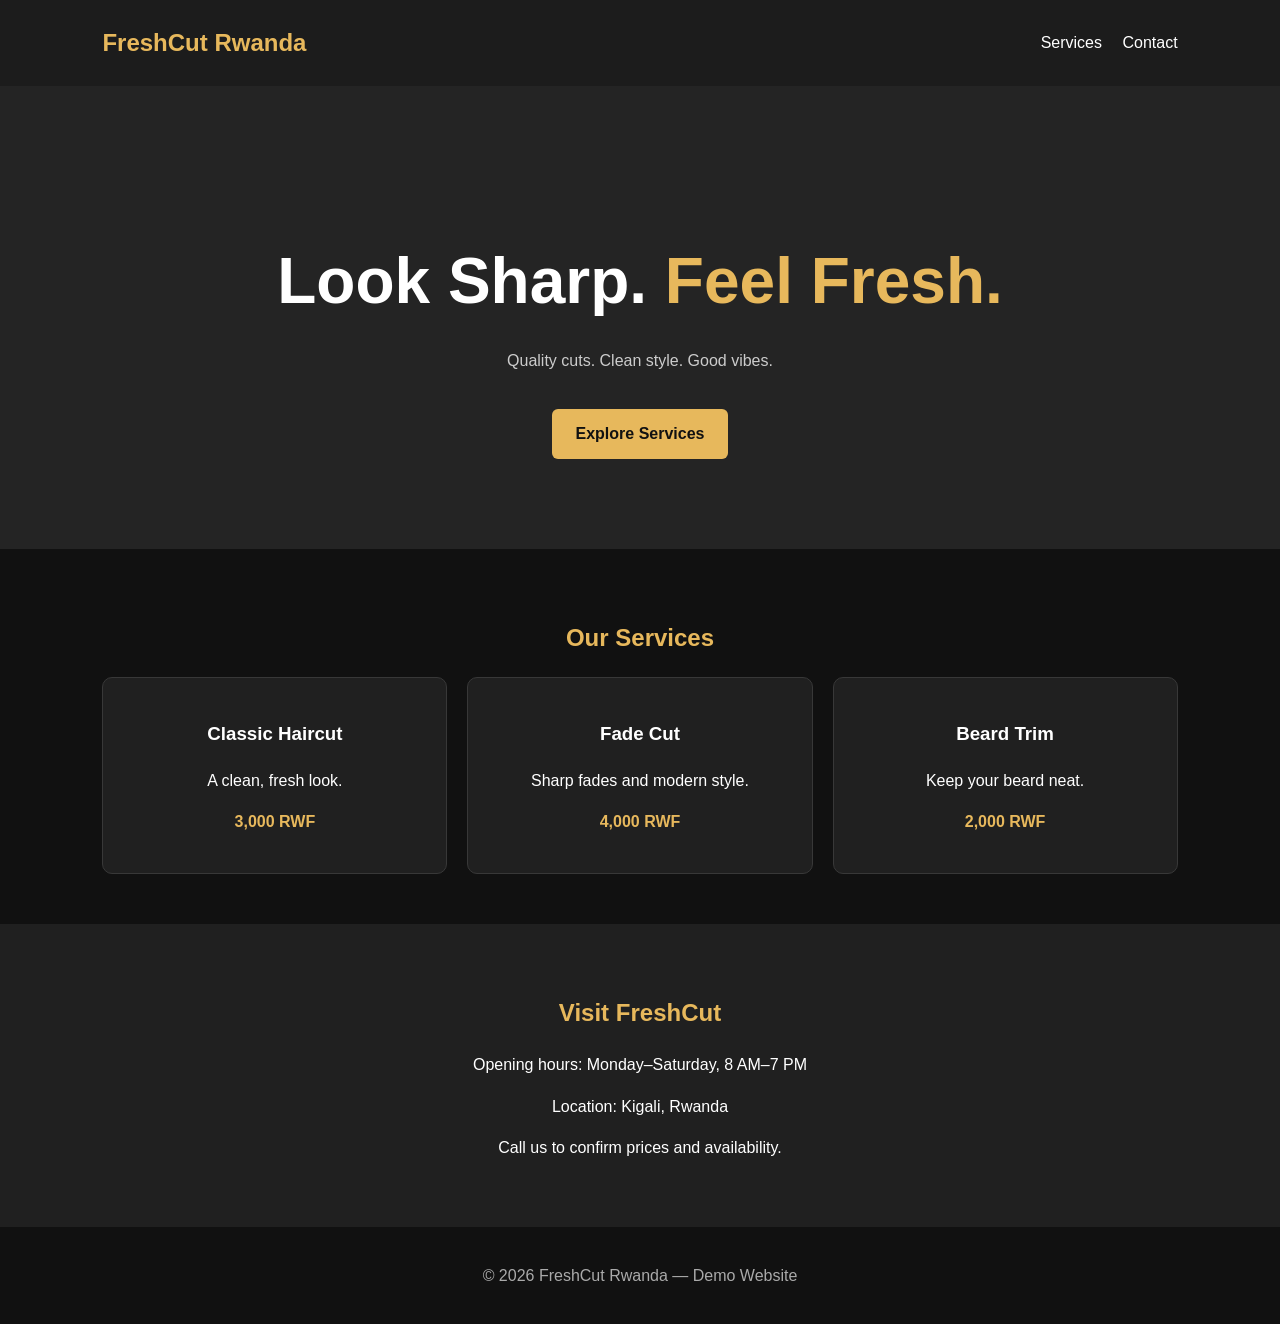
==== index.html @ 3a03c0d1 "Build FreshCut Rwanda demo website" ====
<!DOCTYPE html>
<html lang="en">
<head>
  <meta charset="UTF-8">
  <meta name="viewport" content="width=device-width, initial-scale=1.0">
  <title>FreshCut Rwanda | Barbershop</title>
  <style>
    * {
      box-sizing: border-box;
    }

    body {
      margin: 0;
      font-family: Arial, sans-serif;
      background: #111;
      color: #fff;
      line-height: 1.6;
    }

    header {
      padding: 24px 8%;
      background: #1c1c1c;
      display: flex;
      justify-content: space-between;
      align-items: center;
      flex-wrap: wrap;
    }

    header h2 {
      color: #e7b85c;
      margin: 0;
    }

    nav a {
      color: white;
      text-decoration: none;
      margin-left: 16px;
    }

    .hero {
      text-align: center;
      padding: 90px 20px;
      background: #242424;
    }

    .hero h1 {
      font-size: clamp(2.2rem, 6vw, 4rem);
      margin-bottom: 10px;
    }

    .hero span {
      color: #e7b85c;
    }

    .hero p {
      color: #ccc;
    }

    .button {
      display: inline-block;
      margin-top: 20px;
      padding: 12px 24px;
      background: #e7b85c;
      color: #111;
      text-decoration: none;
      border-radius: 6px;
      font-weight: bold;
    }

    section {
      padding: 50px 8%;
    }

    section h2 {
      text-align: center;
      color: #e7b85c;
    }

    .services {
      display: grid;
      grid-template-columns: repeat(auto-fit, minmax(190px, 1fr));
      gap: 20px;
    }

    .service {
      background: #202020;
      border: 1px solid #383838;
      border-radius: 10px;
      padding: 22px;
      text-align: center;
    }

    .price {
      color: #e7b85c;
      font-weight: bold;
    }

    #contact {
      text-align: center;
      background: #202020;
    }

    footer {
      text-align: center;
      padding: 20px;
      color: #aaa;
    }
  </style>
</head>
<body>
  <header>
    <h2>FreshCut Rwanda</h2>
    <nav>
      <a href="#services">Services</a>
      <a href="#contact">Contact</a>
    </nav>
  </header>

  <main>
    <section class="hero">
      <h1>Look Sharp. <span>Feel Fresh.</span></h1>
      <p>Quality cuts. Clean style. Good vibes.</p>
      <a class="button" href="#services">Explore Services</a>
    </section>

    <section id="services">
      <h2>Our Services</h2>
      <div class="services">
        <article class="service">
          <h3>Classic Haircut</h3>
          <p>A clean, fresh look.</p>
          <p class="price">3,000 RWF</p>
        </article>

        <article class="service">
          <h3>Fade Cut</h3>
          <p>Sharp fades and modern style.</p>
          <p class="price">4,000 RWF</p>
        </article>

        <article class="service">
          <h3>Beard Trim</h3>
          <p>Keep your beard neat.</p>
          <p class="price">2,000 RWF</p>
        </article>
      </div>
    </section>

    <section id="contact">
      <h2>Visit FreshCut</h2>
      <p>Opening hours: Monday–Saturday, 8 AM–7 PM</p>
      <p>Location: Kigali, Rwanda</p>
      <p>Call us to confirm prices and availability.</p>
    </section>
  </main>

  <footer>
    <p>© 2026 FreshCut Rwanda — Demo Website</p>
  </footer>
</body>
</html>
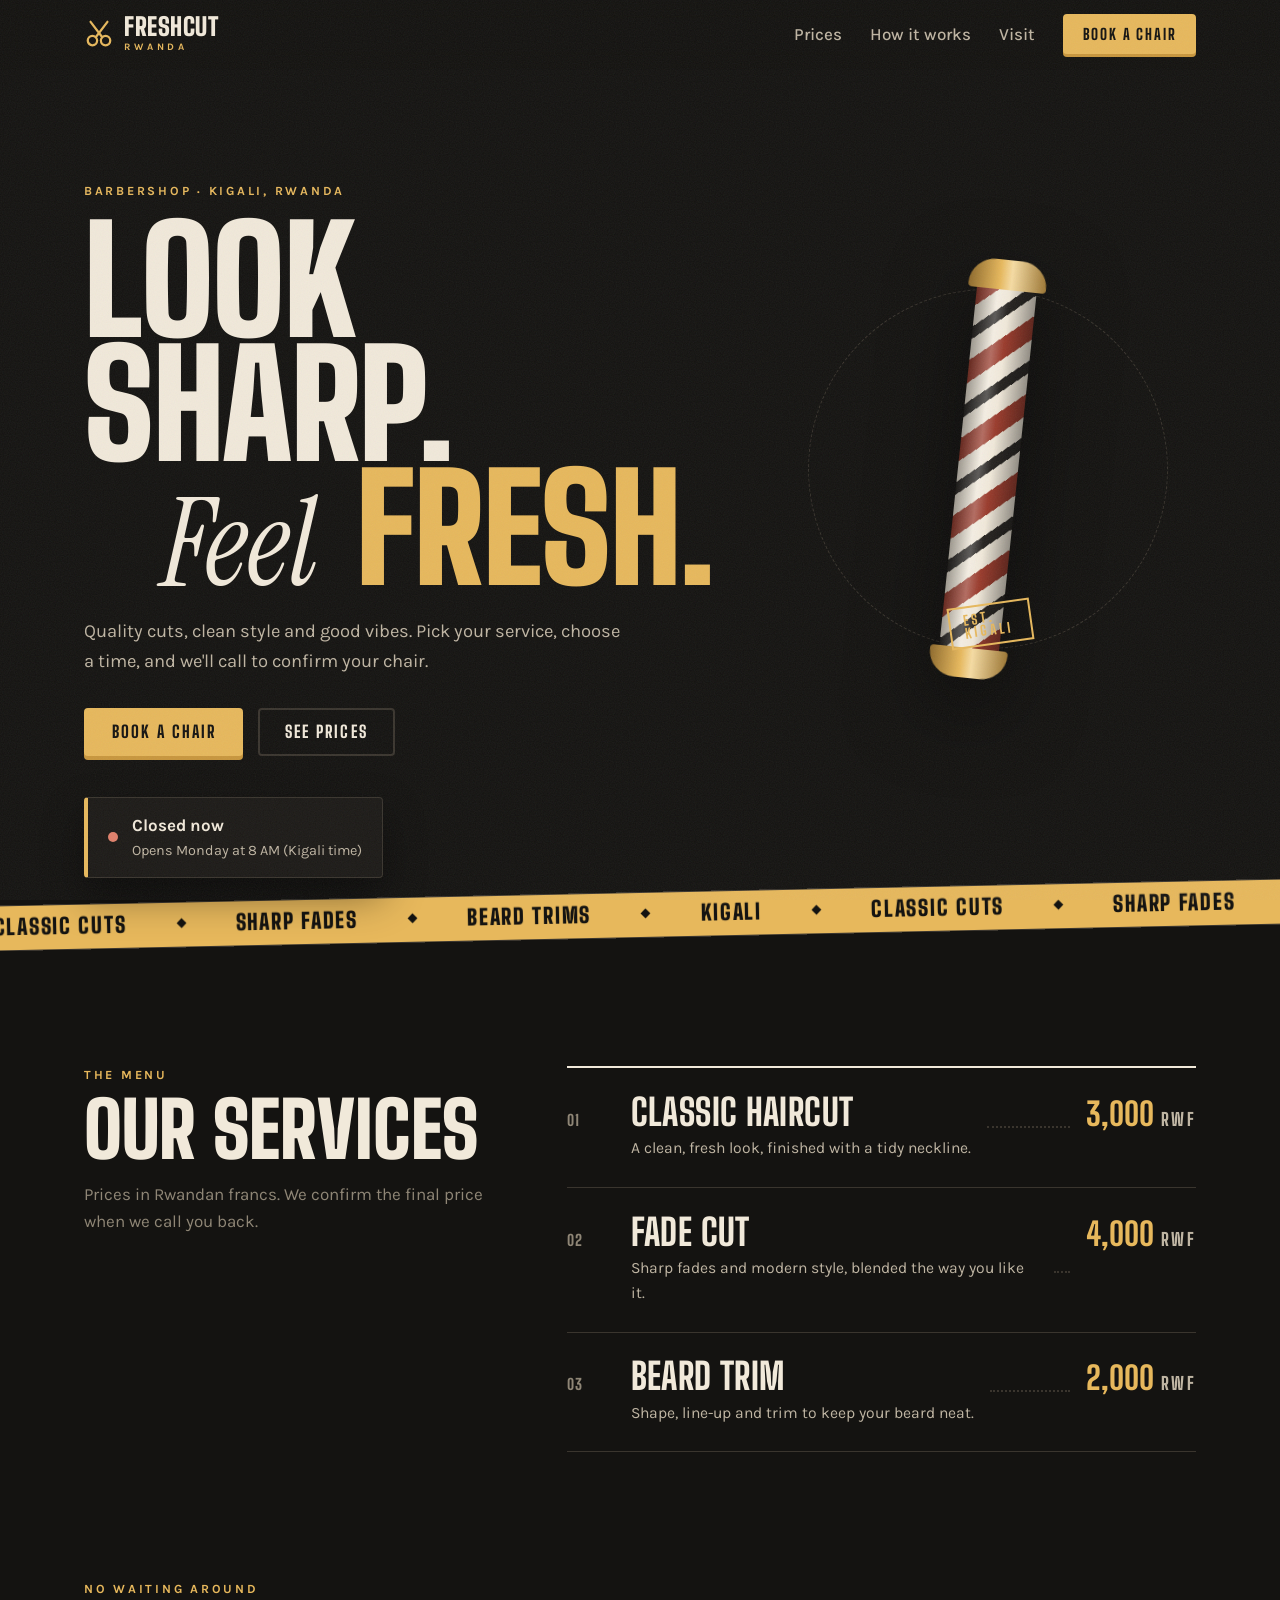
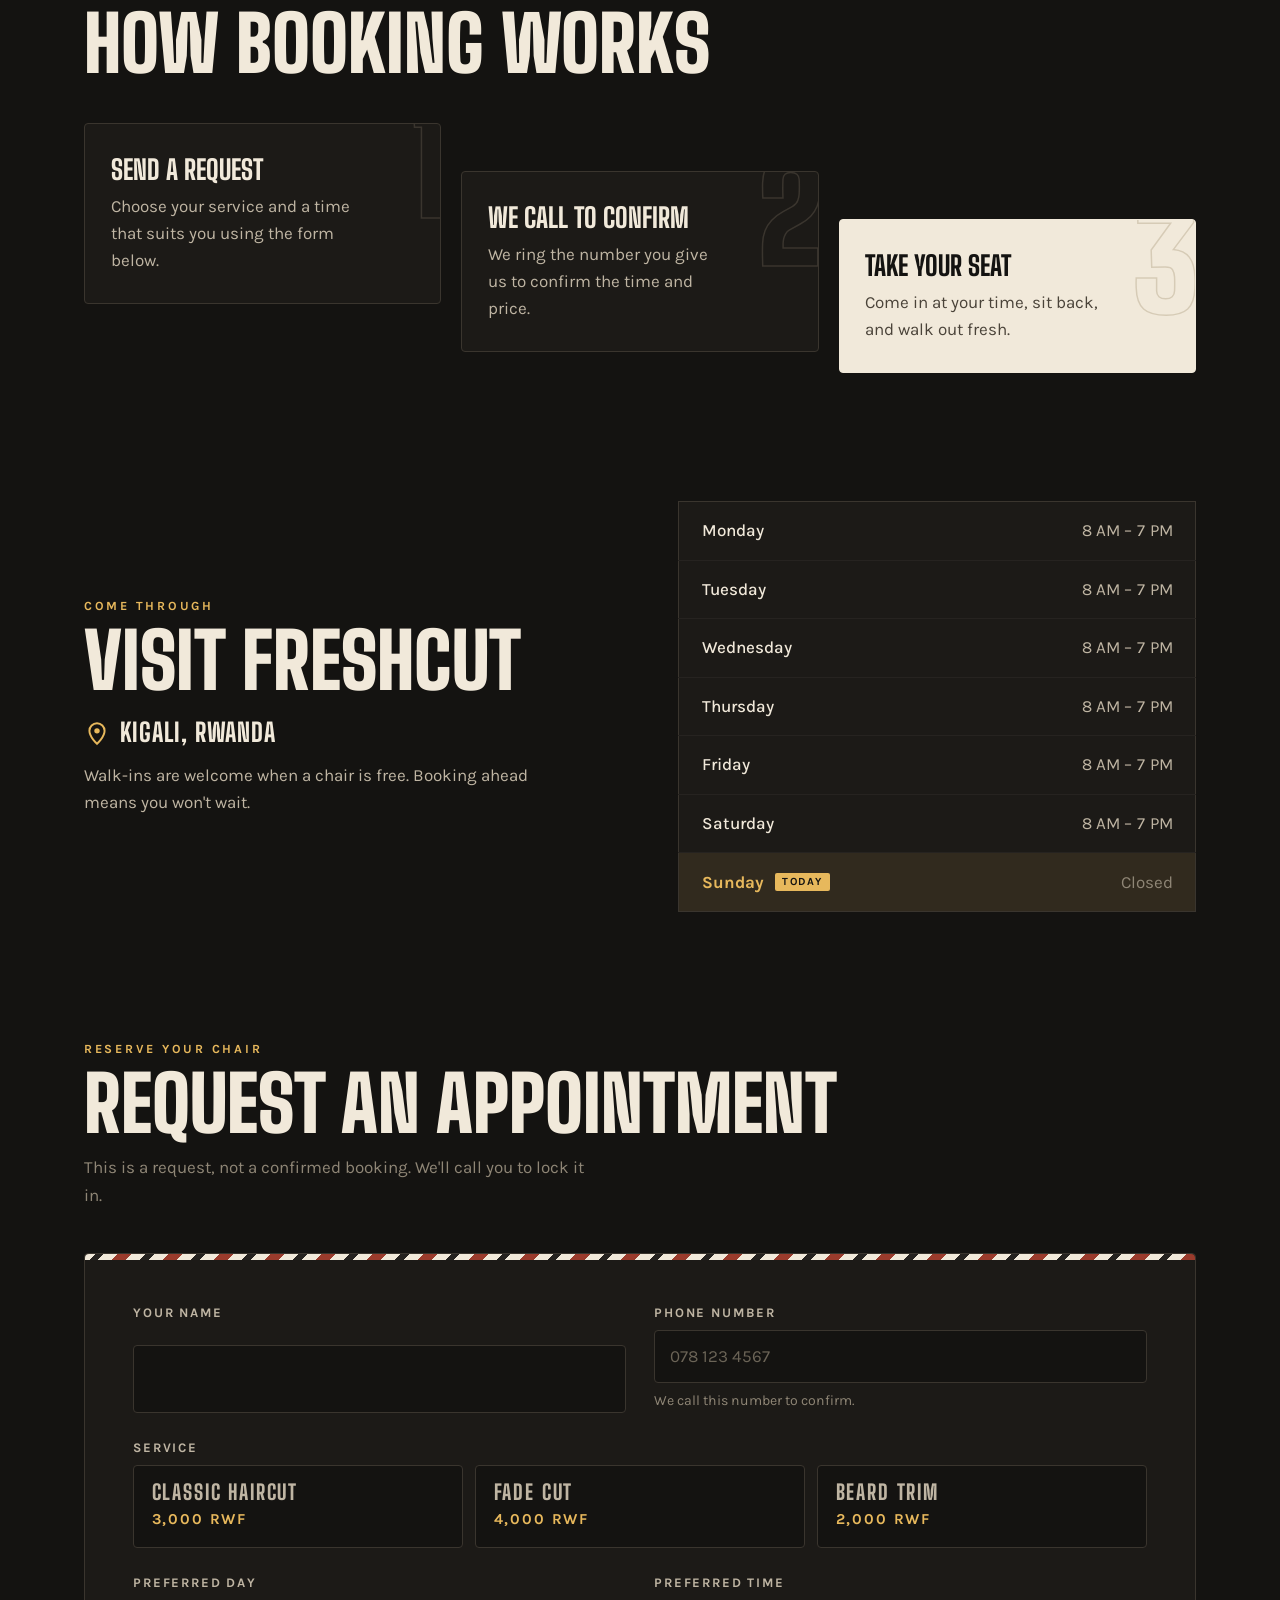
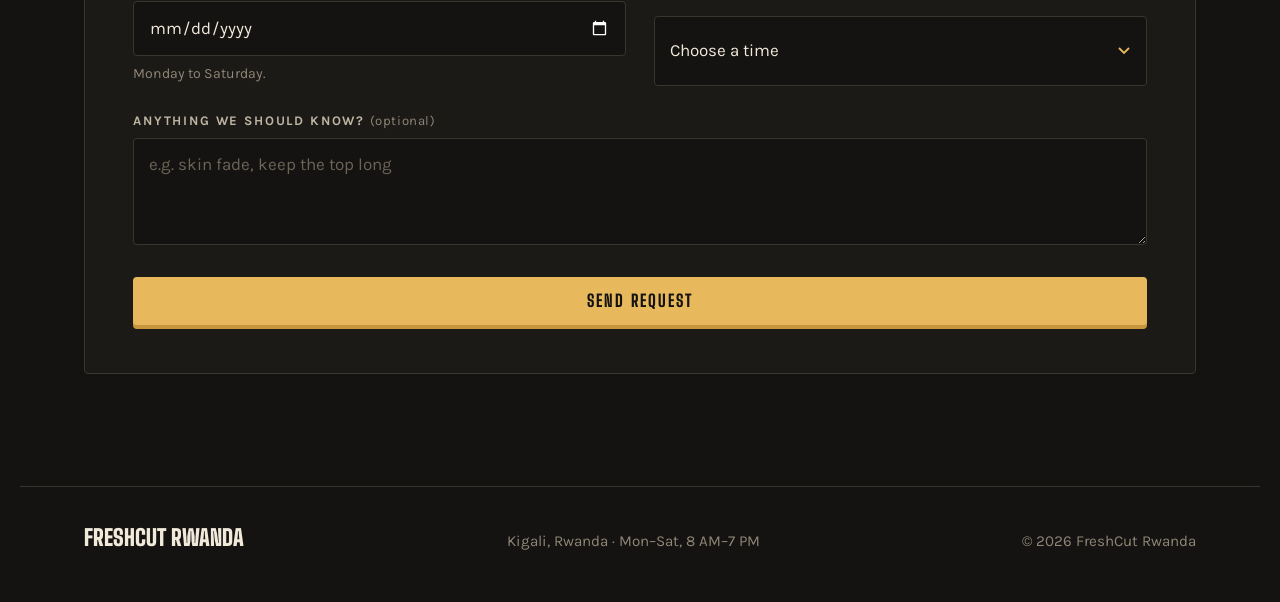
==== commit 11028399: "Turn FreshCut Rwanda demo into a full site with online booking requests (6b06a48b6dbe2947e0c89461) C" ====
--- a/index.html
+++ b/index.html
@@ -1,162 +1,307 @@
-
 <!DOCTYPE html>
 <html lang="en">
 <head>
   <meta charset="UTF-8">
   <meta name="viewport" content="width=device-width, initial-scale=1.0">
-  <title>FreshCut Rwanda | Barbershop</title>
-  <style>
-    * {
-      box-sizing: border-box;
-    }
-
-    body {
-      margin: 0;
-      font-family: Arial, sans-serif;
-      background: #111;
-      color: #fff;
-      line-height: 1.6;
-    }
-
-    header {
-      padding: 24px 8%;
-      background: #1c1c1c;
-      display: flex;
-      justify-content: space-between;
-      align-items: center;
-      flex-wrap: wrap;
-    }
-
-    header h2 {
-      color: #e7b85c;
-      margin: 0;
-    }
-
-    nav a {
-      color: white;
-      text-decoration: none;
-      margin-left: 16px;
-    }
-
-    .hero {
-      text-align: center;
-      padding: 90px 20px;
-      background: #242424;
-    }
-
-    .hero h1 {
-      font-size: clamp(2.2rem, 6vw, 4rem);
-      margin-bottom: 10px;
-    }
-
-    .hero span {
-      color: #e7b85c;
-    }
-
-    .hero p {
-      color: #ccc;
-    }
-
-    .button {
-      display: inline-block;
-      margin-top: 20px;
-      padding: 12px 24px;
-      background: #e7b85c;
-      color: #111;
-      text-decoration: none;
-      border-radius: 6px;
-      font-weight: bold;
-    }
-
-    section {
-      padding: 50px 8%;
-    }
-
-    section h2 {
-      text-align: center;
-      color: #e7b85c;
-    }
-
-    .services {
-      display: grid;
-      grid-template-columns: repeat(auto-fit, minmax(190px, 1fr));
-      gap: 20px;
-    }
-
-    .service {
-      background: #202020;
-      border: 1px solid #383838;
-      border-radius: 10px;
-      padding: 22px;
-      text-align: center;
-    }
-
-    .price {
-      color: #e7b85c;
-      font-weight: bold;
-    }
-
-    #contact {
-      text-align: center;
-      background: #202020;
-    }
-
-    footer {
-      text-align: center;
-      padding: 20px;
-      color: #aaa;
-    }
-  </style>
+  <title>FreshCut Rwanda | Barbershop in Kigali</title>
+  <meta name="description" content="FreshCut Rwanda is a barbershop in Kigali for classic haircuts, sharp fades and beard trims. Open Monday to Saturday, 8 AM to 7 PM. Request an appointment online.">
+  <meta name="theme-color" content="#141311">
+  <link rel="canonical" href="https://freshcut-rwanda.netlify.app/">
+  <link rel="icon" href="/favicon.svg" type="image/svg+xml">
+
+  <meta property="og:type" content="website">
+  <meta property="og:site_name" content="FreshCut Rwanda">
+  <meta property="og:title" content="FreshCut Rwanda | Barbershop in Kigali">
+  <meta property="og:description" content="Classic cuts, sharp fades and neat beards in Kigali. Request your chair online.">
+  <meta property="og:url" content="https://freshcut-rwanda.netlify.app/">
+  <meta property="og:locale" content="en_RW">
+  <meta name="twitter:card" content="summary">
+
+  <link rel="preconnect" href="https://fonts.googleapis.com">
+  <link rel="preconnect" href="https://fonts.gstatic.com" crossorigin>
+  <link rel="stylesheet" href="https://fonts.googleapis.com/css2?family=Big+Shoulders+Display:wght@600;800;900&family=Instrument+Serif:ital@0;1&family=Karla:wght@400;500;700&display=swap">
+  <link rel="stylesheet" href="/styles.css">
+  <script src="/main.js" defer></script>
+
+  <script type="application/ld+json">
+  {
+    "@context": "https://schema.org",
+    "@type": "BarberShop",
+    "name": "FreshCut Rwanda",
+    "url": "https://freshcut-rwanda.netlify.app/",
+    "address": {
+      "@type": "PostalAddress",
+      "addressLocality": "Kigali",
+      "addressCountry": "RW"
+    },
+    "priceRange": "2,000–4,000 RWF",
+    "currenciesAccepted": "RWF",
+    "openingHoursSpecification": [{
+      "@type": "OpeningHoursSpecification",
+      "dayOfWeek": ["Monday", "Tuesday", "Wednesday", "Thursday", "Friday", "Saturday"],
+      "opens": "08:00",
+      "closes": "19:00"
+    }],
+    "makesOffer": [
+      { "@type": "Offer", "name": "Classic Haircut", "price": "3000", "priceCurrency": "RWF" },
+      { "@type": "Offer", "name": "Fade Cut", "price": "4000", "priceCurrency": "RWF" },
+      { "@type": "Offer", "name": "Beard Trim", "price": "2000", "priceCurrency": "RWF" }
+    ]
+  }
+  </script>
 </head>
 <body>
-  <header>
-    <h2>FreshCut Rwanda</h2>
-    <nav>
-      <a href="#services">Services</a>
-      <a href="#contact">Contact</a>
-    </nav>
+  <a class="skip-link" href="#main">Skip to content</a>
+
+  <header class="site-header" data-header>
+    <div class="site-header__inner">
+      <a class="brand" href="/" aria-label="FreshCut Rwanda, home">
+        <svg class="brand__mark" viewBox="0 0 32 32" aria-hidden="true">
+          <circle cx="9" cy="23" r="5" fill="none" stroke="currentColor" stroke-width="2.4"/>
+          <circle cx="23" cy="23" r="5" fill="none" stroke="currentColor" stroke-width="2.4"/>
+          <path d="M12.5 19.5 25 3M19.5 19.5 7 3" stroke="currentColor" stroke-width="2.4" stroke-linecap="round"/>
+        </svg>
+        <span class="brand__name">FreshCut<span class="brand__sub">Rwanda</span></span>
+      </a>
+
+      <button class="nav-toggle" type="button" aria-expanded="false" aria-controls="site-nav" data-nav-toggle>
+        <span class="nav-toggle__bars" aria-hidden="true"></span>
+        <span class="visually-hidden">Menu</span>
+      </button>
+
+      <nav class="site-nav" id="site-nav" aria-label="Main" data-nav>
+        <a href="#prices">Prices</a>
+        <a href="#how">How it works</a>
+        <a href="#visit">Visit</a>
+        <a class="btn btn--small" href="#book">Book a chair</a>
+      </nav>
+    </div>
   </header>
 
-  <main>
-    <section class="hero">
-      <h1>Look Sharp. <span>Feel Fresh.</span></h1>
-      <p>Quality cuts. Clean style. Good vibes.</p>
-      <a class="button" href="#services">Explore Services</a>
-    </section>
-
-    <section id="services">
-      <h2>Our Services</h2>
-      <div class="services">
-        <article class="service">
-          <h3>Classic Haircut</h3>
-          <p>A clean, fresh look.</p>
-          <p class="price">3,000 RWF</p>
-        </article>
-
-        <article class="service">
-          <h3>Fade Cut</h3>
-          <p>Sharp fades and modern style.</p>
-          <p class="price">4,000 RWF</p>
-        </article>
-
-        <article class="service">
-          <h3>Beard Trim</h3>
-          <p>Keep your beard neat.</p>
-          <p class="price">2,000 RWF</p>
-        </article>
-      </div>
-    </section>
-
-    <section id="contact">
-      <h2>Visit FreshCut</h2>
-      <p>Opening hours: Monday–Saturday, 8 AM–7 PM</p>
-      <p>Location: Kigali, Rwanda</p>
-      <p>Call us to confirm prices and availability.</p>
+  <main id="main">
+    <section class="hero" aria-labelledby="hero-title">
+      <div class="hero__copy">
+        <p class="eyebrow reveal">Barbershop &middot; Kigali, Rwanda</p>
+        <h1 class="hero__title reveal" id="hero-title">
+          <span class="hero__line">Look sharp.</span>
+          <span class="hero__line hero__line--accent"><em>Feel</em> fresh.</span>
+        </h1>
+        <p class="hero__lede reveal">Quality cuts, clean style and good vibes. Pick your service, choose a time, and we'll call to confirm your chair.</p>
+        <div class="hero__actions reveal">
+          <a class="btn" href="#book">Book a chair</a>
+          <a class="btn btn--ghost" href="#prices">See prices</a>
+        </div>
+      </div>
+
+      <div class="hero__art" aria-hidden="true">
+        <div class="pole">
+          <span class="pole__cap pole__cap--top"></span>
+          <span class="pole__glass"><span class="pole__stripes"></span></span>
+          <span class="pole__cap pole__cap--bottom"></span>
+        </div>
+        <p class="hero__stamp">Est. Kigali</p>
+      </div>
+
+      <aside class="status-card reveal" aria-live="polite">
+        <span class="status-card__dot" data-status-dot></span>
+        <div>
+          <p class="status-card__label" data-status-label>Mon–Sat &middot; 8 AM–7 PM</p>
+          <p class="status-card__detail" data-status-detail>Closed Sundays</p>
+        </div>
+      </aside>
+    </section>
+
+    <div class="ticker" aria-hidden="true">
+      <div class="ticker__track">
+        <span>Classic cuts</span><span>Sharp fades</span><span>Beard trims</span><span>Kigali</span>
+        <span>Classic cuts</span><span>Sharp fades</span><span>Beard trims</span><span>Kigali</span>
+      </div>
+    </div>
+
+    <section class="section prices" id="prices" aria-labelledby="prices-title">
+      <header class="section__head">
+        <p class="eyebrow">The menu</p>
+        <h2 class="section__title" id="prices-title">Our services</h2>
+        <p class="section__note">Prices in Rwandan francs. We confirm the final price when we call you back.</p>
+      </header>
+
+      <ol class="menu">
+        <li class="menu__item">
+          <span class="menu__num">01</span>
+          <div class="menu__body">
+            <h3 class="menu__name">Classic Haircut</h3>
+            <p class="menu__desc">A clean, fresh look, finished with a tidy neckline.</p>
+          </div>
+          <span class="menu__leader" aria-hidden="true"></span>
+          <p class="menu__price"><data value="3000">3,000</data> <abbr title="Rwandan francs">RWF</abbr></p>
+        </li>
+        <li class="menu__item">
+          <span class="menu__num">02</span>
+          <div class="menu__body">
+            <h3 class="menu__name">Fade Cut</h3>
+            <p class="menu__desc">Sharp fades and modern style, blended the way you like it.</p>
+          </div>
+          <span class="menu__leader" aria-hidden="true"></span>
+          <p class="menu__price"><data value="4000">4,000</data> <abbr title="Rwandan francs">RWF</abbr></p>
+        </li>
+        <li class="menu__item">
+          <span class="menu__num">03</span>
+          <div class="menu__body">
+            <h3 class="menu__name">Beard Trim</h3>
+            <p class="menu__desc">Shape, line-up and trim to keep your beard neat.</p>
+          </div>
+          <span class="menu__leader" aria-hidden="true"></span>
+          <p class="menu__price"><data value="2000">2,000</data> <abbr title="Rwandan francs">RWF</abbr></p>
+        </li>
+      </ol>
+    </section>
+
+    <section class="section how" id="how" aria-labelledby="how-title">
+      <header class="section__head">
+        <p class="eyebrow">No waiting around</p>
+        <h2 class="section__title" id="how-title">How booking works</h2>
+      </header>
+
+      <ol class="steps">
+        <li class="step">
+          <span class="step__num" aria-hidden="true">1</span>
+          <h3 class="step__title">Send a request</h3>
+          <p>Choose your service and a time that suits you using the form below.</p>
+        </li>
+        <li class="step">
+          <span class="step__num" aria-hidden="true">2</span>
+          <h3 class="step__title">We call to confirm</h3>
+          <p>We ring the number you give us to confirm the time and price.</p>
+        </li>
+        <li class="step">
+          <span class="step__num" aria-hidden="true">3</span>
+          <h3 class="step__title">Take your seat</h3>
+          <p>Come in at your time, sit back, and walk out fresh.</p>
+        </li>
+      </ol>
+    </section>
+
+    <section class="section visit" id="visit" aria-labelledby="visit-title">
+      <div class="visit__intro">
+        <p class="eyebrow">Come through</p>
+        <h2 class="section__title" id="visit-title">Visit FreshCut</h2>
+        <p class="visit__place">
+          <svg viewBox="0 0 24 24" aria-hidden="true"><path d="M12 22s7-6.2 7-12a7 7 0 1 0-14 0c0 5.8 7 12 7 12Z" fill="none" stroke="currentColor" stroke-width="1.8"/><circle cx="12" cy="10" r="2.5" fill="currentColor"/></svg>
+          Kigali, Rwanda
+        </p>
+        <p>Walk-ins are welcome when a chair is free. Booking ahead means you won't wait.</p>
+      </div>
+
+      <table class="hours" aria-label="Opening hours">
+        <tbody>
+          <tr data-day="1"><th scope="row">Monday</th><td>8 AM – 7 PM</td></tr>
+          <tr data-day="2"><th scope="row">Tuesday</th><td>8 AM – 7 PM</td></tr>
+          <tr data-day="3"><th scope="row">Wednesday</th><td>8 AM – 7 PM</td></tr>
+          <tr data-day="4"><th scope="row">Thursday</th><td>8 AM – 7 PM</td></tr>
+          <tr data-day="5"><th scope="row">Friday</th><td>8 AM – 7 PM</td></tr>
+          <tr data-day="6"><th scope="row">Saturday</th><td>8 AM – 7 PM</td></tr>
+          <tr data-day="0" class="hours__closed"><th scope="row">Sunday</th><td>Closed</td></tr>
+        </tbody>
+      </table>
+    </section>
+
+    <section class="section book" id="book" aria-labelledby="book-title">
+      <header class="section__head">
+        <p class="eyebrow">Reserve your chair</p>
+        <h2 class="section__title" id="book-title">Request an appointment</h2>
+        <p class="section__note">This is a request, not a confirmed booking. We'll call you to lock it in.</p>
+      </header>
+
+      <form class="booking" name="booking" method="POST" action="/thank-you" data-netlify="true" netlify-honeypot="bot-field" data-booking-form>
+        <input type="hidden" name="subject" value="New booking request from %{siteName}">
+        <p class="visually-hidden" aria-hidden="true">
+          <label>Leave this empty: <input name="bot-field" tabindex="-1" autocomplete="off"></label>
+        </p>
+
+        <div class="field">
+          <label for="f-name">Your name</label>
+          <input id="f-name" name="name" type="text" autocomplete="name" required maxlength="80" aria-describedby="f-name-error">
+          <p class="field__error" id="f-name-error" data-error-for="name"></p>
+        </div>
+
+        <div class="field">
+          <label for="f-phone">Phone number</label>
+          <input id="f-phone" name="phone" type="tel" inputmode="tel" autocomplete="tel" placeholder="078 123 4567" required maxlength="20" aria-describedby="f-phone-hint f-phone-error">
+          <p class="field__hint" id="f-phone-hint">We call this number to confirm.</p>
+          <p class="field__error" id="f-phone-error" data-error-for="phone"></p>
+        </div>
+
+        <fieldset class="field field--wide">
+          <legend>Service</legend>
+          <div class="choices">
+            <label class="choice">
+              <input type="radio" name="service" value="Classic Haircut (3,000 RWF)" required>
+              <span class="choice__box"><span class="choice__name">Classic Haircut</span><span class="choice__price">3,000 RWF</span></span>
+            </label>
+            <label class="choice">
+              <input type="radio" name="service" value="Fade Cut (4,000 RWF)">
+              <span class="choice__box"><span class="choice__name">Fade Cut</span><span class="choice__price">4,000 RWF</span></span>
+            </label>
+            <label class="choice">
+              <input type="radio" name="service" value="Beard Trim (2,000 RWF)">
+              <span class="choice__box"><span class="choice__name">Beard Trim</span><span class="choice__price">2,000 RWF</span></span>
+            </label>
+          </div>
+          <p class="field__error" data-error-for="service"></p>
+        </fieldset>
+
+        <div class="field">
+          <label for="f-date">Preferred day</label>
+          <input id="f-date" name="date" type="date" required aria-describedby="f-date-hint f-date-error">
+          <p class="field__hint" id="f-date-hint">Monday to Saturday.</p>
+          <p class="field__error" id="f-date-error" data-error-for="date"></p>
+        </div>
+
+        <div class="field">
+          <label for="f-time">Preferred time</label>
+          <select id="f-time" name="time" required aria-describedby="f-time-error">
+            <option value="">Choose a time</option>
+            <option>8:00 AM</option><option>8:30 AM</option>
+            <option>9:00 AM</option><option>9:30 AM</option>
+            <option>10:00 AM</option><option>10:30 AM</option>
+            <option>11:00 AM</option><option>11:30 AM</option>
+            <option>12:00 PM</option><option>12:30 PM</option>
+            <option>1:00 PM</option><option>1:30 PM</option>
+            <option>2:00 PM</option><option>2:30 PM</option>
+            <option>3:00 PM</option><option>3:30 PM</option>
+            <option>4:00 PM</option><option>4:30 PM</option>
+            <option>5:00 PM</option><option>5:30 PM</option>
+            <option>6:00 PM</option><option>6:30 PM</option>
+          </select>
+          <p class="field__error" id="f-time-error" data-error-for="time"></p>
+        </div>
+
+        <div class="field field--wide">
+          <label for="f-notes">Anything we should know? <span class="field__optional">(optional)</span></label>
+          <textarea id="f-notes" name="notes" rows="3" maxlength="500" placeholder="e.g. skin fade, keep the top long"></textarea>
+        </div>
+
+        <div class="booking__footer field--wide">
+          <button class="btn btn--block" type="submit" data-submit>
+            <span data-submit-label>Send request</span>
+          </button>
+          <p class="booking__status" role="status" data-form-status></p>
+        </div>
+      </form>
+
+      <div class="booking-done" hidden tabindex="-1" data-booking-done>
+        <svg viewBox="0 0 48 48" aria-hidden="true"><circle cx="24" cy="24" r="22" fill="none" stroke="currentColor" stroke-width="2.5"/><path d="m14 25 7 7 13-15" fill="none" stroke="currentColor" stroke-width="3" stroke-linecap="round" stroke-linejoin="round"/></svg>
+        <h3>Request received</h3>
+        <p data-done-summary>We'll call you shortly to confirm your appointment.</p>
+        <button class="btn btn--ghost" type="button" data-book-again>Make another request</button>
+      </div>
     </section>
   </main>
 
-  <footer>
-    <p>© 2026 FreshCut Rwanda — Demo Website</p>
+  <footer class="site-footer">
+    <p class="site-footer__brand">FreshCut Rwanda</p>
+    <p>Kigali, Rwanda &middot; Mon–Sat, 8 AM–7 PM</p>
+    <p class="site-footer__copy">&copy; <span data-year>2026</span> FreshCut Rwanda</p>
   </footer>
 </body>
 </html>
--- a/styles.css
+++ b/styles.css
@@ -0,0 +1,833 @@
+/* FreshCut Rwanda — signboard style
+   Palette: warm off-black, charcoal, cream paper, brass gold, oxblood pole stripe. */
+
+:root {
+  --ink: #141311;
+  --ink-2: #1c1a17;
+  --ink-3: #262320;
+  --line: #3a352e;
+  --cream: #f1e9da;
+  --cream-dim: #bfb5a3;
+  --muted: #8f8676;
+  --gold: #e7b85c;
+  --gold-deep: #c8963d;
+  --oxblood: #9a3b2c;
+  --ok: #7fae7a;
+  --danger: #e0806b;
+
+  --font-display: "Big Shoulders Display", "Arial Narrow", sans-serif;
+  --font-serif: "Instrument Serif", Georgia, serif;
+  --font-body: "Karla", "Segoe UI", sans-serif;
+
+  --gutter: clamp(1.25rem, 5vw, 5rem);
+  --max: 1240px;
+  --radius: 4px;
+  --ease: cubic-bezier(.2, .7, .2, 1);
+}
+
+*,
+*::before,
+*::after { box-sizing: border-box; }
+
+html { scroll-behavior: smooth; scroll-padding-top: 5rem; }
+
+body {
+  margin: 0;
+  font-family: var(--font-body);
+  font-size: 1.0625rem;
+  line-height: 1.6;
+  color: var(--cream);
+  background: var(--ink);
+  -webkit-font-smoothing: antialiased;
+  overflow-x: hidden;
+}
+
+/* Fixed grain overlay — non-interactive, never on a scrolling container */
+body::after {
+  content: "";
+  position: fixed;
+  inset: 0;
+  z-index: 100;
+  pointer-events: none;
+  opacity: .07;
+  background-image: url("data:image/svg+xml,%3Csvg xmlns='http://www.w3.org/2000/svg' width='160' height='160'%3E%3Cfilter id='n'%3E%3CfeTurbulence type='fractalNoise' baseFrequency='.85' numOctaves='3' stitchTiles='stitch'/%3E%3C/filter%3E%3Crect width='100%25' height='100%25' filter='url(%23n)'/%3E%3C/svg%3E");
+}
+
+img, svg { display: block; max-width: 100%; }
+h1, h2, h3, p { margin: 0; }
+a { color: inherit; }
+
+:focus-visible {
+  outline: 2px solid var(--gold);
+  outline-offset: 3px;
+  border-radius: 2px;
+}
+
+.visually-hidden {
+  position: absolute !important;
+  width: 1px; height: 1px;
+  padding: 0; margin: -1px;
+  overflow: hidden;
+  clip: rect(0 0 0 0);
+  white-space: nowrap;
+  border: 0;
+}
+
+.skip-link {
+  position: absolute;
+  left: 1rem; top: -4rem;
+  z-index: 60;
+  padding: .6rem 1rem;
+  background: var(--gold);
+  color: var(--ink);
+  font-weight: 700;
+  text-decoration: none;
+  transition: transform .2s var(--ease);
+}
+.skip-link:focus { transform: translateY(5rem); }
+
+.eyebrow {
+  font-family: var(--font-body);
+  font-weight: 700;
+  font-size: .78rem;
+  letter-spacing: .22em;
+  text-transform: uppercase;
+  color: var(--gold);
+}
+
+/* ---------- Buttons ---------- */
+.btn {
+  --btn-bg: var(--gold);
+  --btn-fg: var(--ink);
+  display: inline-flex;
+  align-items: center;
+  justify-content: center;
+  gap: .5rem;
+  min-height: 3rem;
+  padding: .8rem 1.6rem;
+  border: 2px solid var(--btn-bg);
+  border-radius: var(--radius);
+  background: var(--btn-bg);
+  color: var(--btn-fg);
+  font: 800 1.05rem/1 var(--font-display);
+  letter-spacing: .12em;
+  text-transform: uppercase;
+  text-decoration: none;
+  cursor: pointer;
+  box-shadow: 0 4px 0 var(--gold-deep);
+  transition: transform .15s var(--ease), box-shadow .15s var(--ease), background-color .2s;
+}
+.btn:hover { transform: translateY(-2px); box-shadow: 0 6px 0 var(--gold-deep); }
+.btn:active { transform: translateY(3px); box-shadow: 0 1px 0 var(--gold-deep); }
+.btn[disabled] { cursor: progress; opacity: .75; transform: none; }
+
+.btn--ghost {
+  --btn-bg: transparent;
+  --btn-fg: var(--cream);
+  border-color: var(--line);
+  box-shadow: none;
+}
+.btn--ghost:hover { border-color: var(--gold); color: var(--gold); box-shadow: none; }
+.btn--ghost:active { box-shadow: none; }
+
+.btn--small { min-height: 2.5rem; padding: .55rem 1.1rem; font-size: .95rem; box-shadow: 0 3px 0 var(--gold-deep); }
+.btn--block { width: 100%; }
+
+/* ---------- Header ---------- */
+.site-header {
+  position: sticky;
+  top: 0;
+  z-index: 50;
+  background: rgba(20, 19, 17, .82);
+  backdrop-filter: blur(10px);
+  -webkit-backdrop-filter: blur(10px);
+  border-bottom: 1px solid transparent;
+  transition: border-color .3s;
+}
+.site-header.is-scrolled { border-bottom-color: var(--line); }
+
+.site-header__inner {
+  max-width: var(--max);
+  margin: 0 auto;
+  padding: .9rem var(--gutter);
+  display: flex;
+  align-items: center;
+  justify-content: space-between;
+  gap: 1rem;
+}
+
+.brand {
+  display: inline-flex;
+  align-items: center;
+  gap: .65rem;
+  text-decoration: none;
+  color: var(--cream);
+}
+.brand__mark { width: 30px; height: 30px; color: var(--gold); transition: transform .4s var(--ease); }
+.brand:hover .brand__mark { transform: rotate(-14deg); }
+.brand__name {
+  font: 900 1.55rem/1 var(--font-display);
+  letter-spacing: .02em;
+  text-transform: uppercase;
+}
+.brand__sub {
+  display: block;
+  font: 700 .62rem/1.4 var(--font-body);
+  letter-spacing: .38em;
+  color: var(--gold);
+}
+
+.site-nav { display: flex; align-items: center; gap: 1.75rem; }
+.site-nav a:not(.btn) {
+  position: relative;
+  font-weight: 500;
+  text-decoration: none;
+  color: var(--cream-dim);
+  transition: color .2s;
+}
+.site-nav a:not(.btn)::after {
+  content: "";
+  position: absolute;
+  left: 0; right: 0; bottom: -4px;
+  height: 2px;
+  background: var(--gold);
+  transform: scaleX(0);
+  transform-origin: left;
+  transition: transform .3s var(--ease);
+}
+.site-nav a:not(.btn):hover { color: var(--cream); }
+.site-nav a:not(.btn):hover::after { transform: scaleX(1); }
+
+.nav-toggle {
+  display: none;
+  width: 44px; height: 44px;
+  padding: 0;
+  border: 1px solid var(--line);
+  border-radius: var(--radius);
+  background: transparent;
+  color: var(--cream);
+  cursor: pointer;
+}
+.nav-toggle__bars,
+.nav-toggle__bars::before,
+.nav-toggle__bars::after {
+  display: block;
+  width: 20px; height: 2px;
+  margin: 0 auto;
+  background: currentColor;
+  transition: transform .3s var(--ease), opacity .2s;
+}
+.nav-toggle__bars { position: relative; }
+.nav-toggle__bars::before,
+.nav-toggle__bars::after { content: ""; position: absolute; left: 0; }
+.nav-toggle__bars::before { transform: translateY(-6px); }
+.nav-toggle__bars::after { transform: translateY(6px); }
+.nav-toggle[aria-expanded="true"] .nav-toggle__bars { background: transparent; }
+.nav-toggle[aria-expanded="true"] .nav-toggle__bars::before { transform: rotate(45deg); background: var(--cream); }
+.nav-toggle[aria-expanded="true"] .nav-toggle__bars::after { transform: rotate(-45deg); background: var(--cream); }
+
+@media (max-width: 760px) {
+  .nav-toggle { display: block; }
+  .site-nav {
+    position: absolute;
+    top: 100%; left: 0; right: 0;
+    flex-direction: column;
+    align-items: stretch;
+    gap: 0;
+    padding: .5rem var(--gutter) 1.5rem;
+    background: var(--ink);
+    border-bottom: 1px solid var(--line);
+    opacity: 0;
+    visibility: hidden;
+    transform: translateY(-8px);
+    transition: opacity .25s, transform .25s var(--ease), visibility 0s .25s;
+  }
+  .site-nav.is-open {
+    opacity: 1;
+    visibility: visible;
+    transform: none;
+    transition: opacity .25s, transform .25s var(--ease);
+  }
+  .site-nav a:not(.btn) {
+    padding: .95rem 0;
+    border-bottom: 1px solid var(--ink-3);
+    font: 800 1.5rem/1 var(--font-display);
+    text-transform: uppercase;
+    letter-spacing: .04em;
+  }
+  .site-nav a:not(.btn)::after { display: none; }
+  .site-nav .btn { margin-top: 1.25rem; }
+}
+
+/* ---------- Hero ---------- */
+.hero {
+  position: relative;
+  max-width: var(--max);
+  margin: 0 auto;
+  padding: clamp(3rem, 9vw, 7rem) var(--gutter) clamp(4rem, 8vw, 6rem);
+  display: grid;
+  grid-template-columns: minmax(0, 1.6fr) minmax(0, 1fr);
+  align-items: center;
+  gap: 2rem;
+}
+
+.hero__copy { position: relative; z-index: 2; }
+
+.hero__title {
+  margin: 1.1rem 0 1.4rem;
+  font: 900 clamp(3.6rem, 11.5vw, 9.5rem)/.84 var(--font-display);
+  text-transform: uppercase;
+  letter-spacing: -.01em;
+}
+.hero__line { display: block; }
+.hero__line--accent { color: var(--gold); padding-left: clamp(1rem, 6vw, 5rem); }
+.hero__line--accent em {
+  font-family: var(--font-serif);
+  font-weight: 400;
+  font-style: italic;
+  text-transform: none;
+  letter-spacing: 0;
+  color: var(--cream);
+  font-size: .82em;
+  margin-right: .06em;
+}
+
+.hero__lede {
+  max-width: 34rem;
+  color: var(--cream-dim);
+  font-size: 1.15rem;
+}
+
+.hero__actions { display: flex; flex-wrap: wrap; gap: .9rem; margin-top: 2rem; }
+
+.hero__art {
+  position: relative;
+  justify-self: center;
+  display: grid;
+  place-items: center;
+}
+.hero__art::before {
+  content: "";
+  position: absolute;
+  width: clamp(220px, 30vw, 360px);
+  aspect-ratio: 1;
+  border-radius: 50%;
+  border: 1px dashed var(--line);
+  animation: spin 60s linear infinite;
+}
+.hero__stamp {
+  position: absolute;
+  bottom: 8%;
+  right: -6%;
+  padding: .35rem .8rem;
+  border: 2px solid var(--gold);
+  color: var(--gold);
+  font: 800 .85rem/1 var(--font-display);
+  letter-spacing: .25em;
+  text-transform: uppercase;
+  transform: rotate(-8deg);
+}
+
+/* Barber pole */
+.pole {
+  position: relative;
+  display: grid;
+  justify-items: center;
+  transform: rotate(6deg);
+  filter: drop-shadow(0 30px 40px rgba(0, 0, 0, .55));
+}
+.pole__cap {
+  display: block;
+  width: 78px; height: 30px;
+  background: linear-gradient(90deg, #8e6a2c, var(--gold) 40%, #f6dca3 55%, #9c7633);
+}
+.pole__cap--top { border-radius: 40px 40px 6px 6px; }
+.pole__cap--bottom { border-radius: 6px 6px 40px 40px; }
+.pole__glass {
+  position: relative;
+  display: block;
+  width: 60px;
+  height: clamp(240px, 34vw, 360px);
+  overflow: hidden;
+  background: var(--cream);
+}
+.pole__glass::after {
+  content: "";
+  position: absolute;
+  inset: 0;
+  background: linear-gradient(90deg, rgba(0,0,0,.35), rgba(255,255,255,.25) 35%, rgba(255,255,255,0) 55%, rgba(0,0,0,.4));
+}
+.pole__stripes {
+  position: absolute;
+  left: 0; right: 0;
+  top: -120px;
+  height: calc(100% + 120px);
+  background: repeating-linear-gradient(
+    -40deg,
+    var(--oxblood) 0 18px,
+    var(--cream) 18px 34px,
+    var(--ink-3) 34px 44px,
+    var(--cream) 44px 60px
+  );
+  animation: pole 3.2s linear infinite;
+}
+
+/* "Open now" card overlapping the hero edge */
+.status-card {
+  position: absolute;
+  left: var(--gutter);
+  bottom: -1.6rem;
+  z-index: 3;
+  display: flex;
+  align-items: center;
+  gap: .9rem;
+  padding: .9rem 1.25rem;
+  background: var(--ink-2);
+  border: 1px solid var(--line);
+  border-left: 4px solid var(--gold);
+  border-radius: var(--radius);
+  box-shadow: 0 18px 40px rgba(0, 0, 0, .45);
+}
+.status-card__dot {
+  width: 10px; height: 10px;
+  flex: none;
+  border-radius: 50%;
+  background: var(--muted);
+}
+.status-card__dot.is-open { background: var(--ok); animation: pulse 2s ease-out infinite; }
+.status-card__dot.is-closed { background: var(--danger); }
+.status-card__label { font-weight: 700; }
+.status-card__detail { font-size: .9rem; color: var(--cream-dim); }
+
+@media (max-width: 860px) {
+  .hero { grid-template-columns: 1fr; padding-bottom: 5.5rem; }
+  .hero__art {
+    position: absolute;
+    right: calc(var(--gutter) * -0.2);
+    top: 2rem;
+    opacity: .22;
+    z-index: 0;
+  }
+  .hero__stamp { display: none; }
+  .status-card { right: var(--gutter); }
+}
+
+/* ---------- Ticker ---------- */
+.ticker {
+  overflow: hidden;
+  border-block: 1px solid var(--line);
+  background: var(--gold);
+  color: var(--ink);
+  transform: rotate(-1.2deg);
+  margin: 2.5rem -2rem 0;
+}
+.ticker__track {
+  display: flex;
+  width: max-content;
+  animation: ticker 28s linear infinite;
+}
+.ticker__track span {
+  padding: .7rem 1.6rem;
+  font: 900 1.35rem/1 var(--font-display);
+  letter-spacing: .08em;
+  text-transform: uppercase;
+  white-space: nowrap;
+}
+.ticker__track span::after {
+  content: "";
+  display: inline-block;
+  width: 7px; height: 7px;
+  margin-left: 3.2rem;
+  background: currentColor;
+  vertical-align: middle;
+  transform: translateY(-2px) rotate(45deg);
+}
+
+/* ---------- Sections ---------- */
+.section {
+  max-width: var(--max);
+  margin: 0 auto;
+  padding: clamp(4.5rem, 10vw, 8rem) var(--gutter) 0;
+}
+.section__head { margin-bottom: 2.75rem; }
+.section__title {
+  margin-top: .5rem;
+  font: 900 clamp(2.6rem, 6.5vw, 4.8rem)/.92 var(--font-display);
+  text-transform: uppercase;
+}
+.section__note { margin-top: 1rem; max-width: 32rem; color: var(--muted); }
+
+/* Price menu — split layout, head left, board right */
+.prices {
+  display: grid;
+  grid-template-columns: minmax(0, 1fr) minmax(0, 1.55fr);
+  gap: clamp(2rem, 6vw, 6rem);
+  align-items: start;
+}
+.prices .section__head { position: sticky; top: 7rem; }
+
+.menu {
+  list-style: none;
+  margin: 0;
+  padding: 0;
+  border-top: 2px solid var(--cream);
+}
+.menu__item {
+  display: grid;
+  grid-template-columns: 3rem minmax(0, auto) 1fr auto;
+  align-items: baseline;
+  column-gap: 1rem;
+  padding: 1.6rem 0;
+  border-bottom: 1px solid var(--line);
+  transition: padding-left .3s var(--ease);
+}
+.menu__num {
+  font: 800 .95rem/1 var(--font-display);
+  color: var(--muted);
+  letter-spacing: .1em;
+}
+.menu__name {
+  font: 800 clamp(1.6rem, 3.4vw, 2.3rem)/1 var(--font-display);
+  text-transform: uppercase;
+  letter-spacing: .01em;
+  transition: color .2s;
+}
+.menu__desc { margin-top: .35rem; color: var(--cream-dim); font-size: .98rem; }
+.menu__leader {
+  align-self: end;
+  margin-bottom: 2.1rem;
+  border-bottom: 2px dotted var(--line);
+  min-width: 1rem;
+}
+.menu__price {
+  font: 800 clamp(1.5rem, 3vw, 2rem)/1 var(--font-display);
+  color: var(--gold);
+  white-space: nowrap;
+}
+.menu__price abbr {
+  font-size: .55em;
+  letter-spacing: .14em;
+  text-decoration: none;
+  color: var(--cream-dim);
+}
+.menu__item:hover .menu__name { color: var(--gold); }
+
+@media (max-width: 860px) {
+  .prices { grid-template-columns: 1fr; }
+  .prices .section__head { position: static; margin-bottom: 0; }
+}
+@media (max-width: 520px) {
+  .menu__item { grid-template-columns: 2.2rem 1fr auto; }
+  .menu__leader { display: none; }
+}
+
+/* How it works — stepped staircase rather than equal cards */
+.steps {
+  list-style: none;
+  margin: 0;
+  padding: 0;
+  display: grid;
+  grid-template-columns: repeat(3, minmax(0, 1fr));
+  gap: 1.25rem;
+  align-items: start;
+}
+.step {
+  position: relative;
+  padding: 2rem 1.6rem 1.8rem;
+  background: var(--ink-2);
+  border: 1px solid var(--line);
+  border-radius: var(--radius);
+  overflow: hidden;
+}
+.step:nth-child(2) { margin-top: 3rem; }
+.step:nth-child(3) { margin-top: 6rem; background: var(--cream); color: var(--ink); border-color: var(--cream); }
+.step:nth-child(3) p { color: #4a4339; }
+.step__num {
+  position: absolute;
+  right: -.4rem;
+  top: -1.6rem;
+  font: 900 8.5rem/1 var(--font-display);
+  color: transparent;
+  -webkit-text-stroke: 1.5px var(--line);
+  pointer-events: none;
+}
+.step:nth-child(3) .step__num { -webkit-text-stroke-color: #d6cbb6; }
+.step__title {
+  position: relative;
+  margin-bottom: .6rem;
+  font: 800 1.7rem/1 var(--font-display);
+  text-transform: uppercase;
+}
+.step p { position: relative; color: var(--cream-dim); max-width: 24ch; }
+
+@media (max-width: 860px) {
+  .steps { grid-template-columns: 1fr; }
+  .step:nth-child(2) { margin: 0 0 0 8%; }
+  .step:nth-child(3) { margin: 0 0 0 16%; }
+}
+
+/* Visit */
+.visit {
+  display: grid;
+  grid-template-columns: minmax(0, 1fr) minmax(0, 1fr);
+  gap: clamp(2rem, 6vw, 6rem);
+  align-items: center;
+}
+.visit__intro > p:not(.eyebrow) { margin-top: 1rem; color: var(--cream-dim); max-width: 30rem; }
+.visit__place {
+  display: flex;
+  align-items: center;
+  gap: .6rem;
+  margin-top: 1.5rem !important;
+  color: var(--cream) !important;
+  font: 800 1.6rem/1 var(--font-display);
+  text-transform: uppercase;
+  letter-spacing: .03em;
+}
+.visit__place svg { width: 26px; height: 26px; color: var(--gold); }
+
+.hours {
+  width: 100%;
+  border-collapse: collapse;
+  background: var(--ink-2);
+  border: 1px solid var(--line);
+  border-radius: var(--radius);
+}
+.hours th,
+.hours td { padding: .95rem 1.4rem; border-bottom: 1px solid var(--ink-3); }
+.hours tr:last-child th,
+.hours tr:last-child td { border-bottom: 0; }
+.hours th { text-align: left; font-weight: 500; }
+.hours td { text-align: right; color: var(--cream-dim); font-variant-numeric: tabular-nums; }
+.hours__closed td { color: var(--muted); }
+.hours tr.is-today { background: rgba(231, 184, 92, .1); }
+.hours tr.is-today th { font-weight: 700; color: var(--gold); }
+.hours tr.is-today th::after {
+  content: "Today";
+  margin-left: .7rem;
+  padding: .15rem .45rem;
+  border-radius: 2px;
+  background: var(--gold);
+  color: var(--ink);
+  font-size: .68rem;
+  font-weight: 700;
+  letter-spacing: .14em;
+  text-transform: uppercase;
+  vertical-align: 2px;
+}
+
+@media (max-width: 860px) {
+  .visit { grid-template-columns: 1fr; }
+}
+
+/* ---------- Booking ---------- */
+.book { padding-bottom: clamp(4rem, 9vw, 7rem); }
+.book .section__head { text-align: left; }
+
+.booking,
+.booking-done {
+  position: relative;
+  padding: clamp(1.5rem, 4vw, 3rem);
+  background: var(--ink-2);
+  border: 1px solid var(--line);
+  border-radius: var(--radius);
+}
+.booking::before,
+.booking-done::before {
+  content: "";
+  position: absolute;
+  left: 0; right: 0; top: 0;
+  height: 6px;
+  background: repeating-linear-gradient(-45deg, var(--oxblood) 0 10px, var(--cream) 10px 20px, var(--ink-3) 20px 26px, var(--cream) 26px 36px);
+  border-radius: var(--radius) var(--radius) 0 0;
+}
+
+.booking {
+  display: grid;
+  grid-template-columns: repeat(2, minmax(0, 1fr));
+  gap: 1.5rem 1.75rem;
+}
+.booking[hidden] { display: none; }
+.field--wide { grid-column: 1 / -1; }
+
+.field { display: grid; gap: .45rem; margin: 0; padding: 0; border: 0; min-width: 0; }
+.field label,
+.field legend {
+  padding: 0;
+  font-weight: 700;
+  font-size: .82rem;
+  letter-spacing: .14em;
+  text-transform: uppercase;
+  color: var(--cream-dim);
+}
+.field legend { margin-bottom: .45rem; }
+.field__optional { font-weight: 400; letter-spacing: .04em; text-transform: none; color: var(--muted); }
+.field__hint { font-size: .88rem; color: var(--muted); }
+.field__error { min-height: 0; font-size: .9rem; color: var(--danger); }
+.field__error:empty { display: none; }
+
+.field input,
+.field select,
+.field textarea {
+  width: 100%;
+  min-height: 3.1rem;
+  padding: .75rem .95rem;
+  border: 1px solid var(--line);
+  border-radius: var(--radius);
+  background: var(--ink);
+  color: var(--cream);
+  font: inherit;
+  color-scheme: dark;
+  transition: border-color .2s, box-shadow .2s;
+}
+.field textarea { resize: vertical; min-height: 6rem; }
+.field select {
+  appearance: none;
+  background-image: url("data:image/svg+xml,%3Csvg xmlns='http://www.w3.org/2000/svg' viewBox='0 0 12 8'%3E%3Cpath d='M1 1l5 5 5-5' fill='none' stroke='%23e7b85c' stroke-width='1.8'/%3E%3C/svg%3E");
+  background-repeat: no-repeat;
+  background-position: right 1rem center;
+  background-size: 12px;
+  padding-right: 2.6rem;
+}
+.field select option:disabled { color: #6b6457; }
+.field input::placeholder,
+.field textarea::placeholder { color: #6b6457; }
+.field input:hover,
+.field select:hover,
+.field textarea:hover { border-color: #57503f; }
+.field input:focus,
+.field select:focus,
+.field textarea:focus {
+  outline: none;
+  border-color: var(--gold);
+  box-shadow: 0 0 0 3px rgba(231, 184, 92, .2);
+}
+.field.has-error input,
+.field.has-error select,
+.field.has-error textarea,
+.field.has-error .choice__box { border-color: var(--danger); }
+
+.choices { display: grid; grid-template-columns: repeat(3, minmax(0, 1fr)); gap: .75rem; }
+.choice { position: relative; cursor: pointer; }
+.choice input { position: absolute; opacity: 0; inset: 0; margin: 0; cursor: pointer; }
+.choice__box {
+  display: flex;
+  flex-direction: column;
+  gap: .2rem;
+  height: 100%;
+  padding: 1rem 1.1rem;
+  border: 1px solid var(--line);
+  border-radius: var(--radius);
+  background: var(--ink);
+  transition: border-color .2s, background-color .2s, transform .15s var(--ease);
+}
+.choice__name { font: 800 1.3rem/1.05 var(--font-display); text-transform: uppercase; }
+.choice__price { color: var(--gold); font-weight: 700; font-size: .95rem; }
+.choice:hover .choice__box { border-color: #57503f; transform: translateY(-2px); }
+.choice input:focus-visible + .choice__box { outline: 2px solid var(--gold); outline-offset: 3px; }
+.choice input:checked + .choice__box {
+  border-color: var(--gold);
+  background: rgba(231, 184, 92, .1);
+  box-shadow: inset 0 0 0 1px var(--gold);
+}
+
+.booking__footer { display: grid; gap: .9rem; margin-top: .5rem; }
+.booking__status { font-size: .95rem; color: var(--cream-dim); }
+.booking__status:empty { display: none; }
+.booking__status.is-error { color: var(--danger); }
+
+.btn.is-loading [data-submit-label]::after {
+  content: "";
+  display: inline-block;
+  width: .9em; height: .9em;
+  margin-left: .6rem;
+  border: 2px solid currentColor;
+  border-right-color: transparent;
+  border-radius: 50%;
+  vertical-align: -1px;
+  animation: spin .7s linear infinite;
+}
+
+.booking-done {
+  display: grid;
+  justify-items: center;
+  gap: 1rem;
+  text-align: center;
+  padding-block: clamp(3rem, 7vw, 5rem);
+}
+.booking-done[hidden] { display: none; }
+.booking-done:focus { outline: none; }
+.booking-done svg { width: 64px; height: 64px; color: var(--ok); }
+.booking-done h3 { font: 900 2.6rem/1 var(--font-display); text-transform: uppercase; }
+.booking-done p { max-width: 30rem; color: var(--cream-dim); }
+
+@media (max-width: 640px) {
+  .booking { grid-template-columns: 1fr; }
+  .choices { grid-template-columns: 1fr; }
+  .choice__box { flex-direction: row; justify-content: space-between; align-items: baseline; }
+}
+
+/* ---------- Footer ---------- */
+.site-footer {
+  display: flex;
+  flex-wrap: wrap;
+  align-items: baseline;
+  justify-content: space-between;
+  gap: .75rem 2rem;
+  max-width: var(--max);
+  margin: 0 auto;
+  padding: 2.5rem var(--gutter) 3rem;
+  border-top: 1px solid var(--line);
+  color: var(--muted);
+  font-size: .95rem;
+}
+.site-footer__brand { font: 900 1.4rem/1 var(--font-display); text-transform: uppercase; color: var(--cream); }
+
+/* ---------- Simple pages (thank-you / 404) ---------- */
+.page-simple {
+  min-height: 100vh;
+  display: grid;
+  place-items: center;
+  padding: 2rem var(--gutter);
+  text-align: center;
+}
+.page-simple__inner { display: grid; justify-items: center; gap: 1.25rem; max-width: 36rem; }
+.page-simple__big {
+  font: 900 clamp(5rem, 22vw, 12rem)/.85 var(--font-display);
+  color: var(--gold);
+  text-transform: uppercase;
+}
+.page-simple h1 { font: 900 clamp(2.2rem, 6vw, 3.4rem)/1 var(--font-display); text-transform: uppercase; }
+.page-simple p { color: var(--cream-dim); }
+
+/* ---------- Motion ---------- */
+.reveal { animation: rise .9s var(--ease) both; }
+.hero__copy .reveal:nth-child(1) { animation-delay: .05s; }
+.hero__copy .reveal:nth-child(2) { animation-delay: .15s; }
+.hero__copy .reveal:nth-child(3) { animation-delay: .3s; }
+.hero__copy .reveal:nth-child(4) { animation-delay: .42s; }
+.status-card.reveal { animation-delay: .6s; }
+.hero__art { animation: drop 1.2s var(--ease) .2s both; }
+
+.js .in-view-target { opacity: 0; transform: translateY(28px); transition: opacity .8s var(--ease), transform .8s var(--ease); }
+.js .in-view-target.is-visible { opacity: 1; transform: none; }
+
+@keyframes rise { from { opacity: 0; transform: translateY(24px); } to { opacity: 1; transform: none; } }
+@keyframes drop { from { opacity: 0; transform: translateY(-40px) rotate(-6deg); } to { opacity: 1; transform: none; } }
+@keyframes pole { to { transform: translateY(78px); } }
+@keyframes ticker { to { transform: translateX(-50%); } }
+@keyframes spin { to { transform: rotate(360deg); } }
+@keyframes pulse {
+  0% { box-shadow: 0 0 0 0 rgba(127, 174, 122, .55); }
+  100% { box-shadow: 0 0 0 10px rgba(127, 174, 122, 0); }
+}
+
+@media (prefers-reduced-motion: reduce) {
+  html { scroll-behavior: auto; }
+  *, *::before, *::after {
+    animation-duration: .001ms !important;
+    animation-iteration-count: 1 !important;
+    transition-duration: .001ms !important;
+  }
+  .js .in-view-target { opacity: 1; transform: none; }
+}
